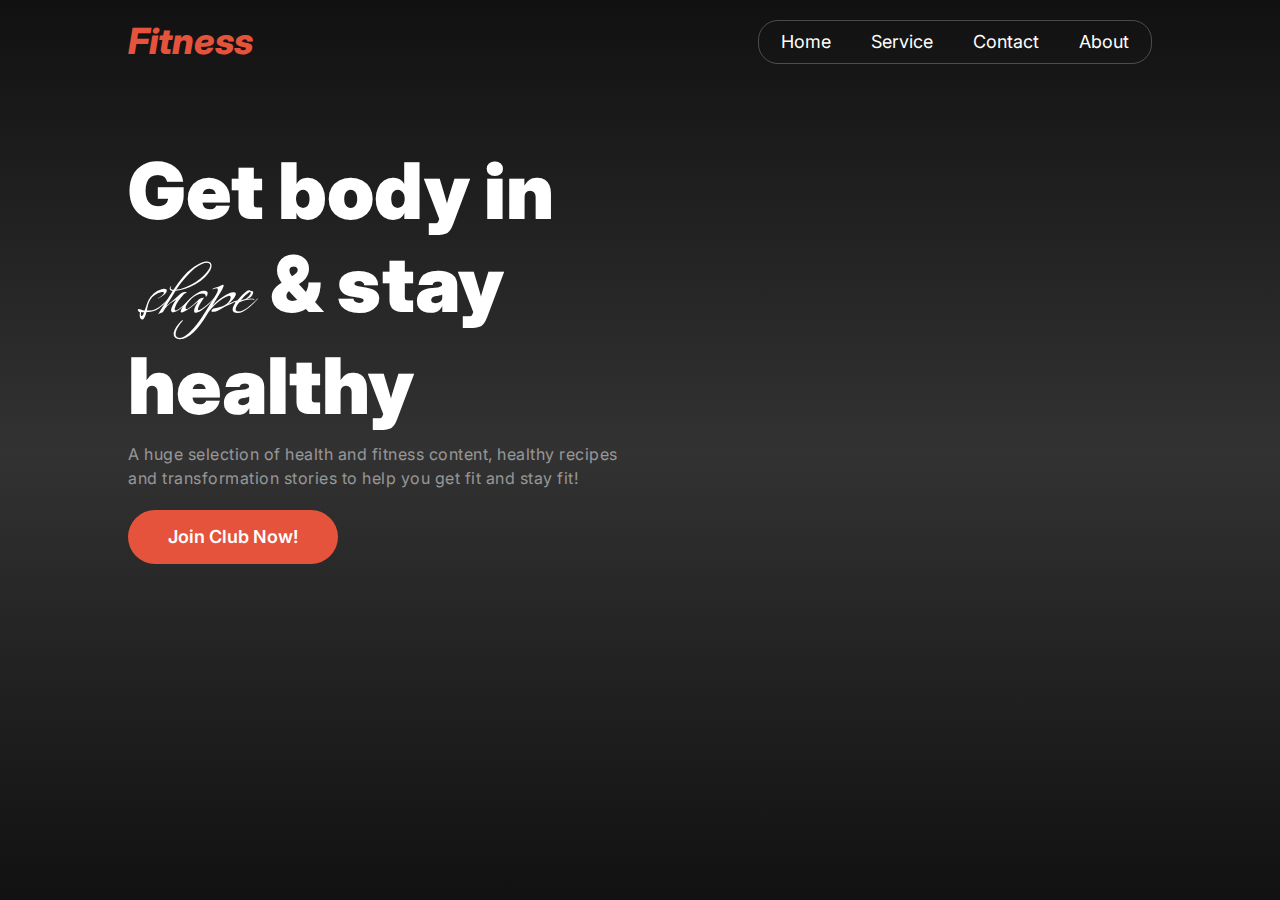
==== index.htm @ 8f6b69eb "button primary" ====
<!DOCTYPE html>
<html lang="en">
<head>
    <meta charset="UTF-8">
    <meta name="viewport" content="width=device-width, initial-scale=1.0">
    <title>FITNESS</title>
    <link rel="shortcut icon" href="./src/images/favicon.png" type="image/x-icon">
    <link rel="stylesheet" href="css/styles.css">
</head>
<body>
    <header>
        <nav>
            <a href="/index.htm" class="logo">
                Fitness
            </a>
            <ul class="main_menu">
                <li><a href="#">Home</a></li>
                <li><a href="#">Service</a></li>
                <li><a href="#">Contact</a></li>
                <li><a href="#">About</a></li>
            </ul>
        </nav>
        <section class="hero_section">
            <div class="left">
                <h1>
                    Get body in  <span>shape</span> & stay healthy
                </h1>
                <p>
                    A huge selection of health and fitness content, healthy recipes and transformation stories to help you get fit and stay fit!
                </p>
                <a href="#" class="btn_primary">
                    Join Club Now!
                </a>
            </div>
        </section>
    </header>
</body>
</html>
---- css/styles.css ----
@import url("https://fonts.googleapis.com/css2?family=Grey+Qo&family=Inter:ital,opsz,wght@0,14..32,100..900;1,14..32,100..900&display=swap");

/* font-family: "Inter", sans-serif; */
* {
  box-sizing: border-box;
  margin: 0;
  padding: 0;
  color: white;
}

html {
  scroll-behavior: smooth;
  background: black;
}

body {
  max-width: 1440px;
  margin: 0 auto;
}

header {
  padding: 0px 10%;
  height: 100vh;
  background: linear-gradient(180deg, #111111 0%, #323232 50%, #111111 100%);
}

ul,
ol {
  list-style: none;
}

a {
  text-decoration: none;
}

p {
  color: #ffffff80;
  font-family: Inter;
  font-size: 16px;
  font-weight: 400;
  line-height: 24px;
  letter-spacing: 0.5px;
  margin: 10px 0px;
}

.btn_primary {
  padding: 16px 40px;
  border-radius: 42px;
  opacity: 0px;
  background: var(--primary_color);
  display: inline-block;
  margin-top: 10px;
  font-family: Inter;
  font-size: 18px;
  font-weight: 600;
  line-height: 22px;
}

:root {
  --primary_color: #e6533c;
}

/* THE STYLE OF HEADING SECTION START FORM HERE */
nav {
  padding: 20px 0px;
  display: flex;
  justify-content: space-between;
  align-items: center;
}

.logo {
  color: var(--primary_color);
  font-family: "Inter", sans-serif;
  font-size: 36px;
  font-style: italic;
  font-weight: 800;
  line-height: 43.2px;
}

.main_menu {
  display: flex;
  justify-content: center;
  align-items: center;
  padding: 2px;
  border: 1px solid rgba(255, 255, 255, 0.24);
  border-radius: 20px;
}

.main_menu li a {
  padding: 8px 20px;
  display: inline-block;
  font-family: Inter;
  font-size: 18px;
  font-weight: 400;
  transition: all ease 0.1s;
  line-height: 21.6px;
}

.main_menu li:hover a {
  border-radius: 20px;
  background: var(--primary_color);
}

.hero_section {
  display: grid;
  grid-template-columns: repeat(2, 1fr);
  grid-column-gap: 20px;
  padding-top: 60px;
}
.left {
  display: flex;
  justify-content: center;
  align-items: baseline;
  flex-direction: column;
}
.left h1 {
  font-family: Inter;
  font-size: 78px;
  font-weight: 900;
  line-height: 93.6px;
}

.left span {
  font-family: "Grey Qo", cursive;
  font-size: 78px;
  font-style: italic;
  font-weight: 400;
  line-height: 93.6px;
  margin: 0px 10px;
}

/* THE STYLE OF HEADING SECTION END HERE */
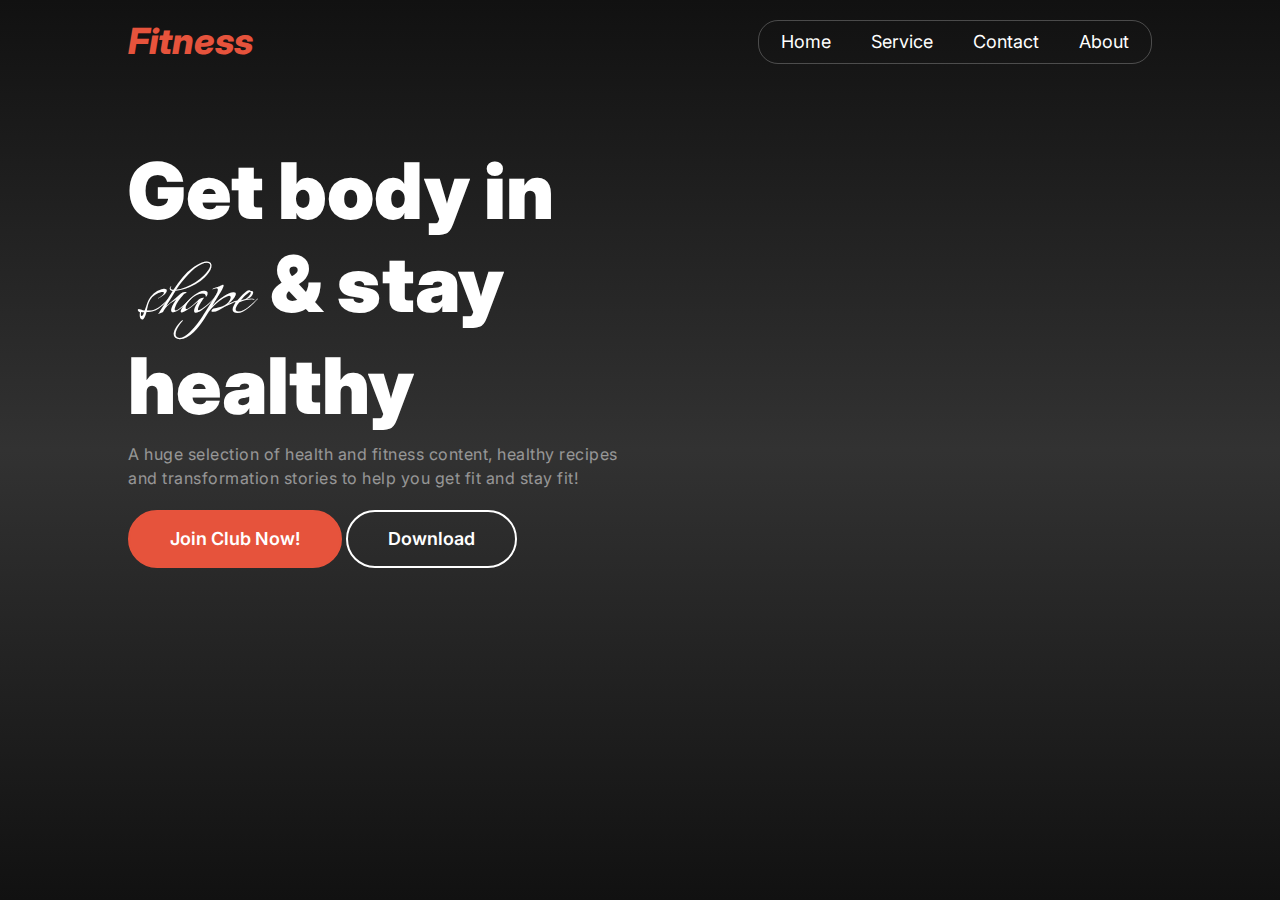
==== commit e852df33: "Background resize" ====
--- a/index.htm
+++ b/index.htm
@@ -1,38 +1,43 @@
 <!DOCTYPE html>
 <html lang="en">
-<head>
-    <meta charset="UTF-8">
-    <meta name="viewport" content="width=device-width, initial-scale=1.0">
+  <head>
+    <meta charset="UTF-8" />
+    <meta name="viewport" content="width=device-width, initial-scale=1.0" />
     <title>FITNESS</title>
-    <link rel="shortcut icon" href="./src/images/favicon.png" type="image/x-icon">
-    <link rel="stylesheet" href="css/styles.css">
-</head>
-<body>
+    <link
+      rel="shortcut icon"
+      href="./src/images/favicon.png"
+      type="image/x-icon"
+    />
+    <link rel="stylesheet" href="css/styles.css" />
+  </head>
+  <body>
     <header>
-        <nav>
-            <a href="/index.htm" class="logo">
-                Fitness
-            </a>
-            <ul class="main_menu">
-                <li><a href="#">Home</a></li>
-                <li><a href="#">Service</a></li>
-                <li><a href="#">Contact</a></li>
-                <li><a href="#">About</a></li>
-            </ul>
-        </nav>
-        <section class="hero_section">
-            <div class="left">
-                <h1>
-                    Get body in  <span>shape</span> & stay healthy
-                </h1>
-                <p>
-                    A huge selection of health and fitness content, healthy recipes and transformation stories to help you get fit and stay fit!
-                </p>
-                <a href="#" class="btn_primary">
-                    Join Club Now!
-                </a>
-            </div>
-        </section>
+      <nav>
+        <a href="/index.htm" class="logo"> Fitness </a>
+        <ul class="main_menu">
+          <li><a href="#">Home</a></li>
+          <li><a href="#">Service</a></li>
+          <li><a href="#">Contact</a></li>
+          <li><a href="#">About</a></li>
+        </ul>
+      </nav>
+      <section class="hero_section">
+        <div class="left">
+          <h1>Get body in <span>shape</span> & stay healthy</h1>
+          <p>
+            A huge selection of health and fitness content, healthy recipes and
+            transformation stories to help you get fit and stay fit!
+          </p>
+          <div class="btn_group">
+            <a href="#" class="btn_primary"> Join Club Now! </a>
+            <a href="#" class="btn_secondary"> Download </a>
+          </div>
+        </div>
+        <div class="right">
+            
+        </div>
+      </section>
     </header>
-</body>
-</html>+  </body>
+</html>
--- a/css/styles.css
+++ b/css/styles.css
@@ -2,131 +2,144 @@
 
 /* font-family: "Inter", sans-serif; */
 * {
-  box-sizing: border-box;
-  margin: 0;
-  padding: 0;
-  color: white;
+    box-sizing: border-box;
+    margin: 0;
+    padding: 0;
+    color: white;
 }
 
 html {
-  scroll-behavior: smooth;
-  background: black;
+    scroll-behavior: smooth;
+    background: black;
 }
 
 body {
-  max-width: 1440px;
-  margin: 0 auto;
+    max-width: 1440px;
+    margin: 0 auto;
 }
 
 header {
-  padding: 0px 10%;
-  height: 100vh;
-  background: linear-gradient(180deg, #111111 0%, #323232 50%, #111111 100%);
+    padding: 0px 10%;
+    height: 100vh;
+    background: linear-gradient(180deg, #111111 0%, #323232 50%, #111111 100%);
 }
 
 ul,
 ol {
-  list-style: none;
+    list-style: none;
 }
 
 a {
-  text-decoration: none;
+    text-decoration: none;
 }
 
 p {
-  color: #ffffff80;
-  font-family: Inter;
-  font-size: 16px;
-  font-weight: 400;
-  line-height: 24px;
-  letter-spacing: 0.5px;
-  margin: 10px 0px;
+    color: #ffffff80;
+    font-family: Inter;
+    font-size: 16px;
+    font-weight: 400;
+    line-height: 24px;
+    letter-spacing: 0.5px;
+    margin: 10px 0px;
 }
 
+
+.btn_primary,
+.btn_secondary {
+    display: inline-block;
+    margin-top: 10px;
+    font-family: Inter;
+    font-size: 18px;
+    font-weight: 600;
+    line-height: 22px;
+    padding: 16px 40px;
+    border-radius: 42px;
+    opacity: 0px;
+    border: 2px solid #FFFFFF;
+    ;
+}
 .btn_primary {
-  padding: 16px 40px;
-  border-radius: 42px;
-  opacity: 0px;
-  background: var(--primary_color);
-  display: inline-block;
-  margin-top: 10px;
-  font-family: Inter;
-  font-size: 18px;
-  font-weight: 600;
-  line-height: 22px;
+    background: var(--primary_color);
+    border: 2px solid var(--primary_color);
 }
-
 :root {
-  --primary_color: #e6533c;
+    --primary_color: #e6533c;
 }
 
 /* THE STYLE OF HEADING SECTION START FORM HERE */
 nav {
-  padding: 20px 0px;
-  display: flex;
-  justify-content: space-between;
-  align-items: center;
+    padding: 20px 0px;
+    display: flex;
+    justify-content: space-between;
+    align-items: center;
 }
 
 .logo {
-  color: var(--primary_color);
-  font-family: "Inter", sans-serif;
-  font-size: 36px;
-  font-style: italic;
-  font-weight: 800;
-  line-height: 43.2px;
+    color: var(--primary_color);
+    font-family: "Inter", sans-serif;
+    font-size: 36px;
+    font-style: italic;
+    font-weight: 800;
+    line-height: 43.2px;
 }
 
 .main_menu {
-  display: flex;
-  justify-content: center;
-  align-items: center;
-  padding: 2px;
-  border: 1px solid rgba(255, 255, 255, 0.24);
-  border-radius: 20px;
+    display: flex;
+    justify-content: center;
+    align-items: center;
+    padding: 2px;
+    border: 1px solid rgba(255, 255, 255, 0.24);
+    border-radius: 20px;
 }
 
 .main_menu li a {
-  padding: 8px 20px;
-  display: inline-block;
-  font-family: Inter;
-  font-size: 18px;
-  font-weight: 400;
-  transition: all ease 0.1s;
-  line-height: 21.6px;
+    padding: 8px 20px;
+    display: inline-block;
+    font-family: Inter;
+    font-size: 18px;
+    font-weight: 400;
+    transition: all ease 0.1s;
+    line-height: 21.6px;
 }
 
 .main_menu li:hover a {
-  border-radius: 20px;
-  background: var(--primary_color);
+    border-radius: 20px;
+    background: var(--primary_color);
 }
 
 .hero_section {
-  display: grid;
-  grid-template-columns: repeat(2, 1fr);
-  grid-column-gap: 20px;
-  padding-top: 60px;
+    display: grid;
+    grid-template-columns: repeat(2, 1fr);
+    grid-column-gap: 20px;
+    padding-top: 60px;
 }
+
 .left {
-  display: flex;
-  justify-content: center;
-  align-items: baseline;
-  flex-direction: column;
+    display: flex;
+    justify-content: center;
+    align-items: baseline;
+    flex-direction: column;
 }
+
 .left h1 {
-  font-family: Inter;
-  font-size: 78px;
-  font-weight: 900;
-  line-height: 93.6px;
+    font-family: Inter;
+    font-size: 78px;
+    font-weight: 900;
+    line-height: 93.6px;
 }
 
 .left span {
-  font-family: "Grey Qo", cursive;
-  font-size: 78px;
-  font-style: italic;
-  font-weight: 400;
-  line-height: 93.6px;
-  margin: 0px 10px;
+    font-family: "Grey Qo", cursive;
+    font-size: 78px;
+    font-style: italic;
+    font-weight: 400;
+    line-height: 93.6px;
+    margin: 0px 10px;
 }
-
-/* THE STYLE OF HEADING SECTION END HERE */
+.right{
+    background: url(../src/images/Images\ 2.png);
+    background-repeat: no-repeat;
+    background-position: bottom right;
+    background-size: 250px;
+}
+/* THE STYLE OF HEADING SECTION END HERE */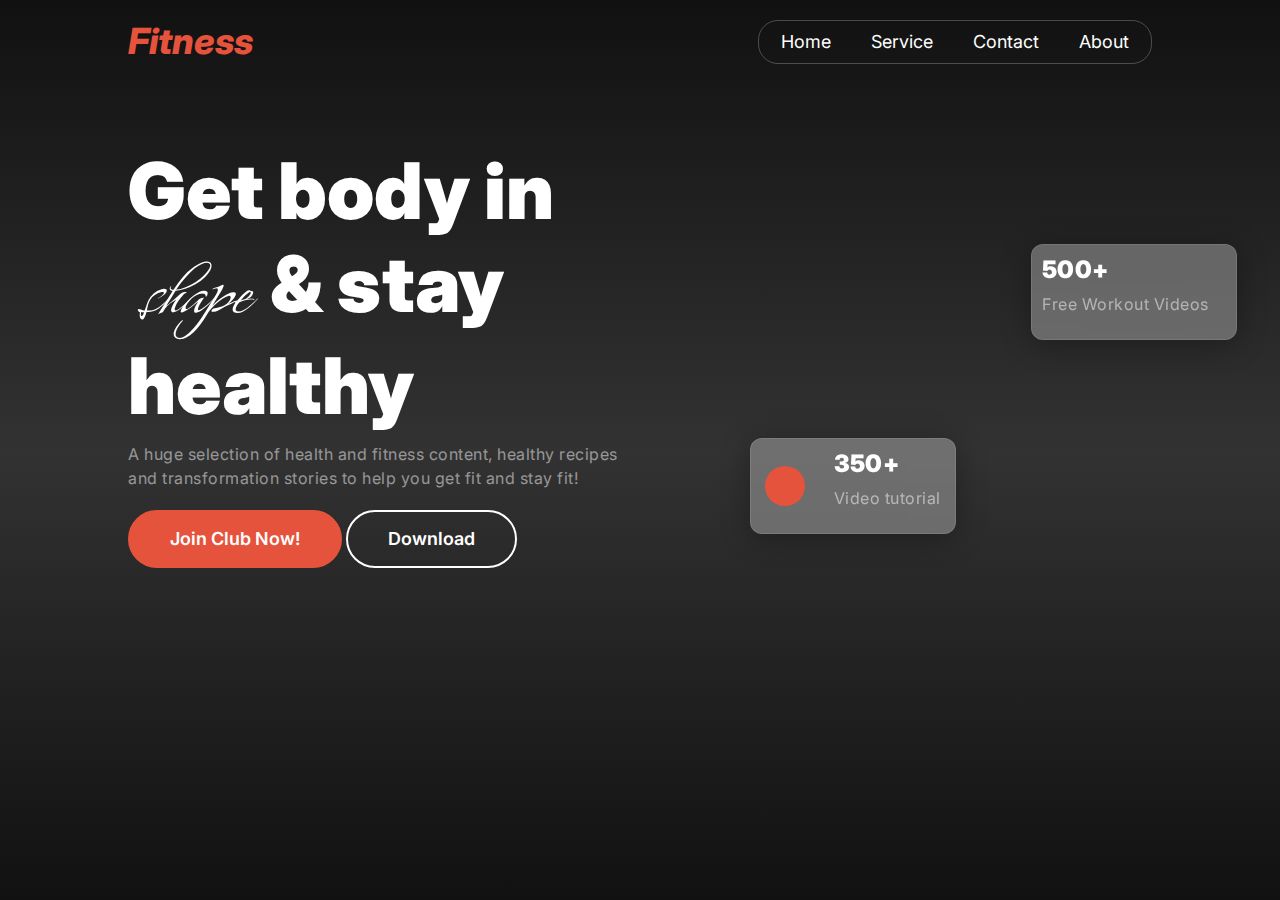
==== commit fb16c94b: "no more today" ====
--- a/index.htm
+++ b/index.htm
@@ -35,7 +35,19 @@
           </div>
         </div>
         <div class="right">
-            
+            <div class="one">
+                <div class="rounded">
+                    
+                </div>
+                <div>
+                    <h6>350+</h6>
+                    <p>Video tutorial</p>
+                </div>
+            </div>
+            <div class="two">
+                <h6>500+</h6>
+                <p>Free Workout Videos</p>
+            </div>
         </div>
       </section>
     </header>
--- a/css/styles.css
+++ b/css/styles.css
@@ -58,10 +58,12 @@
     border: 2px solid #FFFFFF;
     ;
 }
+
 .btn_primary {
     background: var(--primary_color);
     border: 2px solid var(--primary_color);
 }
+
 :root {
     --primary_color: #e6533c;
 }
@@ -110,7 +112,6 @@
 .hero_section {
     display: grid;
     grid-template-columns: repeat(2, 1fr);
-    grid-column-gap: 20px;
     padding-top: 60px;
 }
 
@@ -136,10 +137,58 @@
     line-height: 93.6px;
     margin: 0px 10px;
 }
-.right{
+
+.right {
     background: url(../src/images/Images\ 2.png);
     background-repeat: no-repeat;
     background-position: bottom right;
     background-size: 250px;
+    position: relative;
+}
+
+.one {
+    top: 18.43rem;
+    left: 6.875rem;
+}
+
+.one,
+.two {
+    width: 206px;
+    height: 96px;
+    display: flex;
+    justify-content: space-around;
+    align-items: center;
+    position: absolute;
+    border-radius: 12px;
+    border: 1px solid #FFFFFF1A;
+    background: rgba(255, 255, 255, 0.3);
+    box-shadow: 0 4px 30px rgba(0, 0, 0, 0.3);
+    backdrop-filter: blur(20px);
+
+}
+.one p, .two p{
+    font-size: 16px;
+}
+.one h6, .two h6 {
+    font-family: Inter;
+    font-size: 24px;
+    font-weight: 900;
+    line-height: 24px;
+    letter-spacing: 0.3px;
+}
+.one .rounded {
+    width: 40px;
+    height: 40px;
+    border-radius: 100%;
+    background: var(--primary_color);
+}
+
+.two{
+    flex-direction: column;
+    align-items: baseline;
+    justify-content: center;
+    top: 100px;
+    right: -85px;
+    padding: 10px;
 }
 /* THE STYLE OF HEADING SECTION END HERE */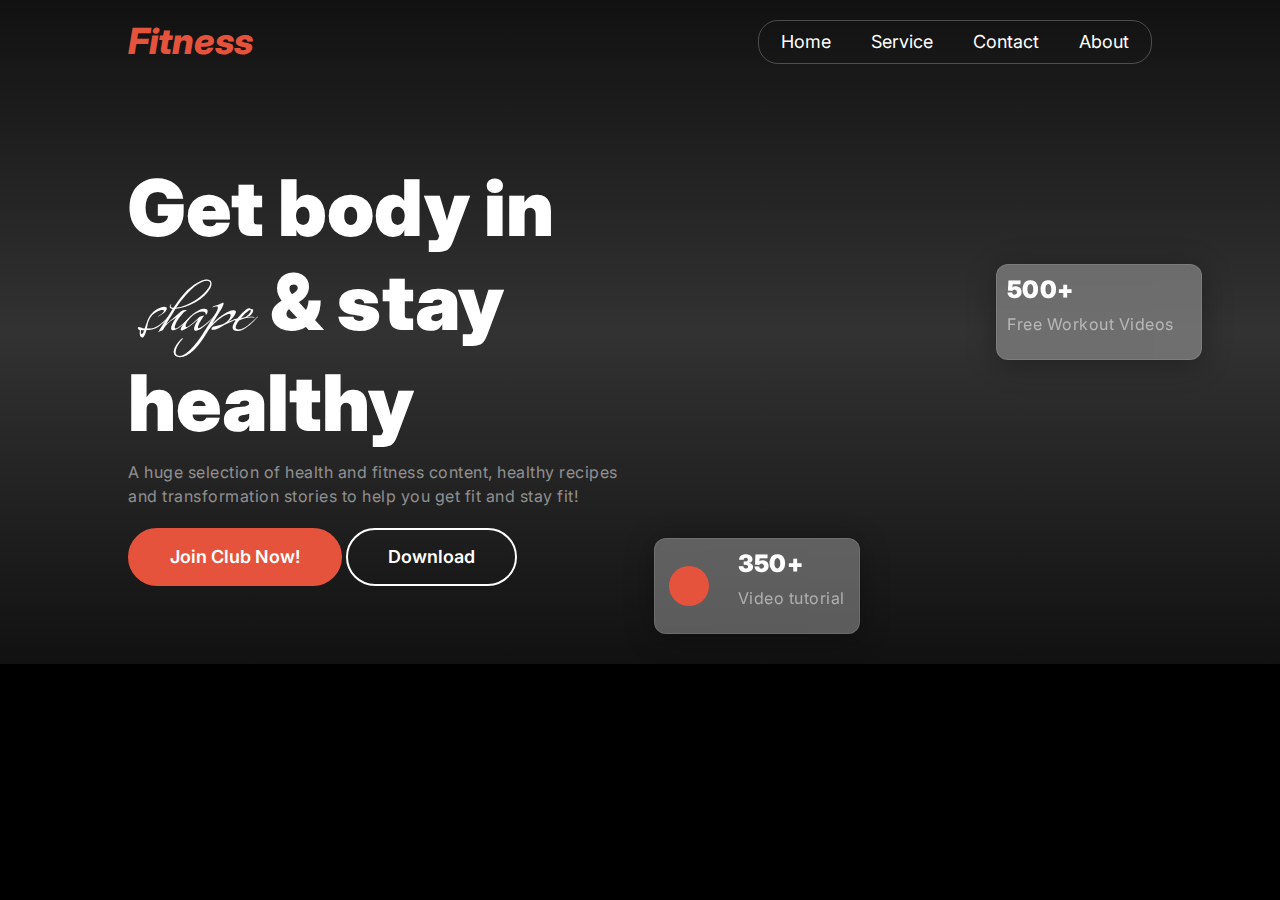
==== commit fefe8cd2: "screen responsive for iPad Pro" ====
--- a/index.htm
+++ b/index.htm
@@ -10,6 +10,7 @@
       type="image/x-icon"
     />
     <link rel="stylesheet" href="css/styles.css" />
+    <link rel="stylesheet" href="css/responsive.css">
   </head>
   <body>
     <header>
@@ -35,6 +36,7 @@
           </div>
         </div>
         <div class="right">
+            <!-- <img src="./src/images/Images 2.png" alt="image of a person"> -->
             <div class="one">
                 <div class="rounded">
                     
--- a/css/styles.css
+++ b/css/styles.css
@@ -14,13 +14,12 @@
 }
 
 body {
-    max-width: 1440px;
+    max-width: 1280px;
     margin: 0 auto;
 }
 
 header {
     padding: 0px 10%;
-    height: 100vh;
     background: linear-gradient(180deg, #111111 0%, #323232 50%, #111111 100%);
 }
 
@@ -112,7 +111,6 @@
 .hero_section {
     display: grid;
     grid-template-columns: repeat(2, 1fr);
-    padding-top: 60px;
 }
 
 .left {
@@ -142,13 +140,19 @@
     background: url(../src/images/Images\ 2.png);
     background-repeat: no-repeat;
     background-position: bottom right;
-    background-size: 250px;
+    height: 580px;
     position: relative;
 }
 
+/* .right >img{
+    width: 349px;
+    height: 580px;
+} */
 .one {
-    top: 18.43rem;
-    left: 6.875rem;
+    /* top: 18.43rem;
+    left: 6.875rem; */
+    top: 28.43rem;
+    left: 0.875rem;
 }
 
 .one,
@@ -166,16 +170,21 @@
     backdrop-filter: blur(20px);
 
 }
-.one p, .two p{
+
+.one p,
+.two p {
     font-size: 16px;
 }
-.one h6, .two h6 {
+
+.one h6,
+.two h6 {
     font-family: Inter;
     font-size: 24px;
     font-weight: 900;
     line-height: 24px;
     letter-spacing: 0.3px;
 }
+
 .one .rounded {
     width: 40px;
     height: 40px;
@@ -183,12 +192,13 @@
     background: var(--primary_color);
 }
 
-.two{
+.two {
     flex-direction: column;
     align-items: baseline;
     justify-content: center;
-    top: 100px;
-    right: -85px;
+    top: 180px;
+    right: -50px;
     padding: 10px;
 }
+
 /* THE STYLE OF HEADING SECTION END HERE */--- a/css/responsive.css
+++ b/css/responsive.css
@@ -0,0 +1,19 @@
+@media  screen and (max-width:1024px) {
+    .hero_section{
+        grid-template-columns: 1fr;
+    }
+    .left{
+        padding: 40px 0px;
+    }
+    .right {
+        background-position: center;
+    }
+    .one {
+        top: 25.43rem;
+        left: 5.0rem;
+    }
+    .two {
+        top: 170px;
+        right: 100px;
+    }
+}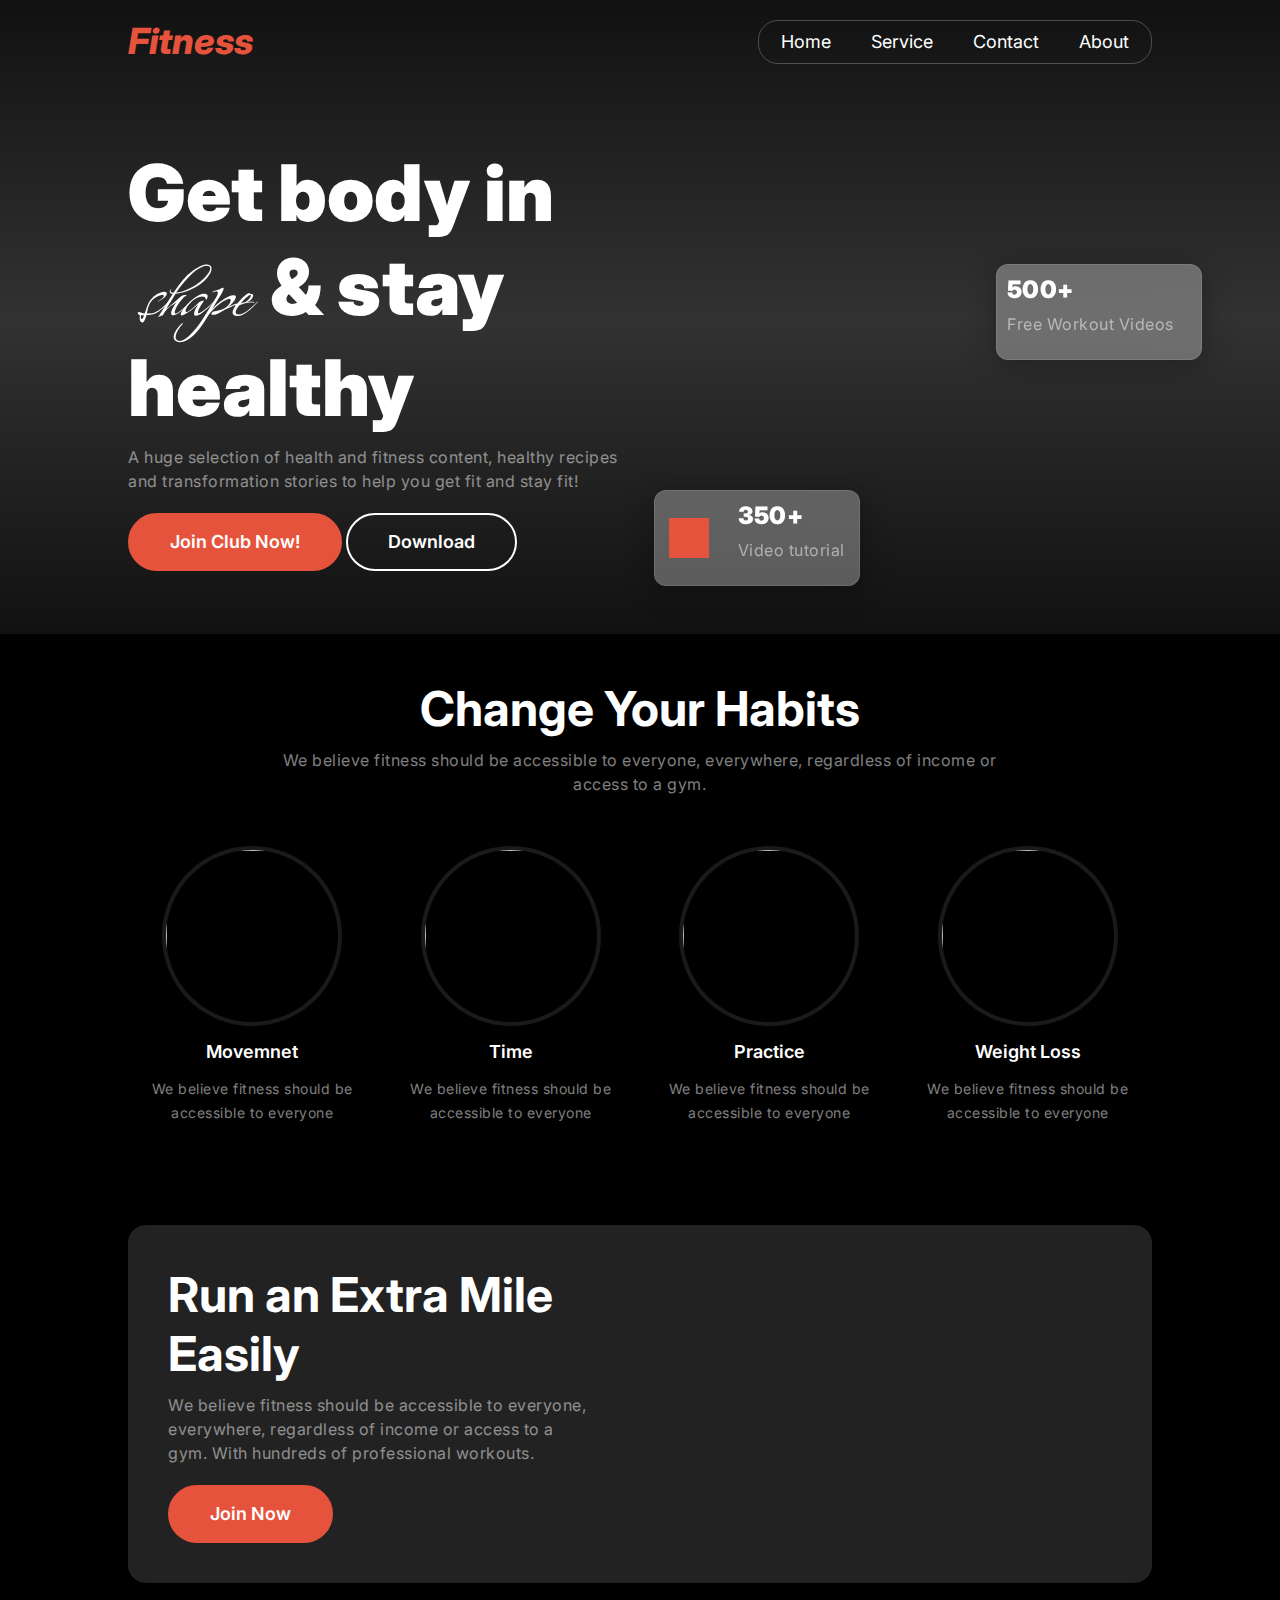
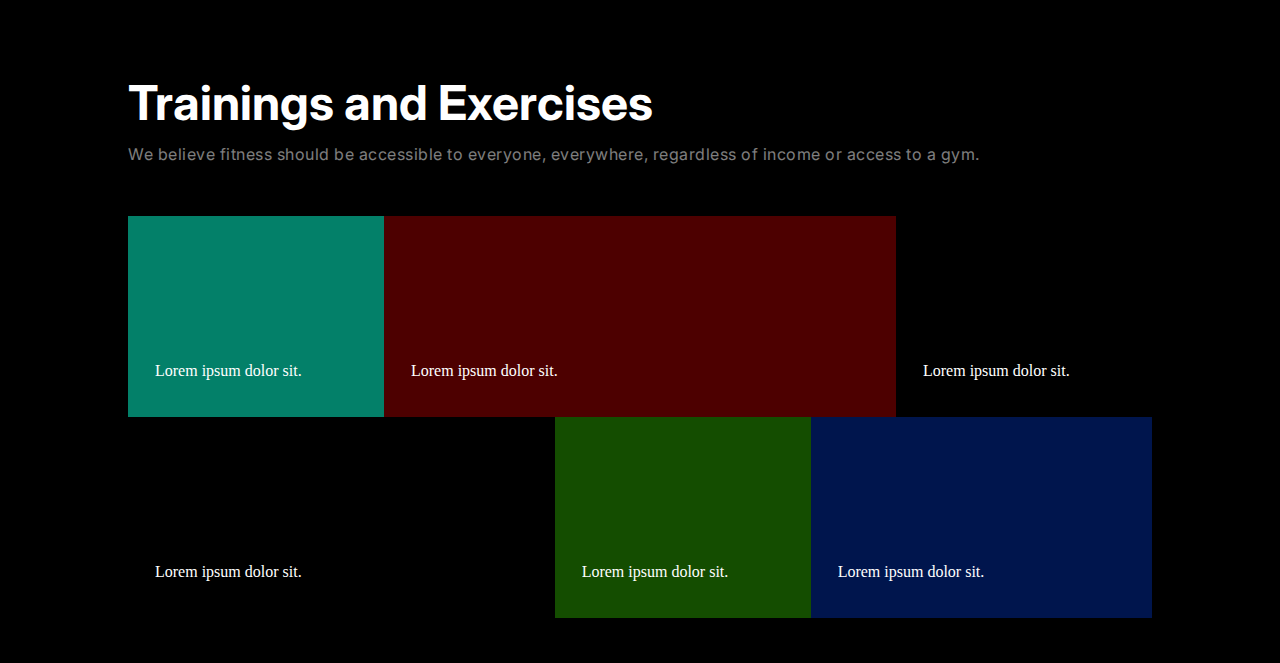
==== commit cfad9cd7: "card info added" ====
--- a/index.htm
+++ b/index.htm
@@ -10,8 +10,9 @@
       type="image/x-icon"
     />
     <link rel="stylesheet" href="css/styles.css" />
-    <link rel="stylesheet" href="css/responsive.css">
+    <link rel="stylesheet" href="css/responsive.css" />
   </head>
+
   <body>
     <header>
       <nav>
@@ -23,7 +24,7 @@
           <li><a href="#">About</a></li>
         </ul>
       </nav>
-      <section class="hero_section">
+      <div class="hero_section">
         <div class="left">
           <h1>Get body in <span>shape</span> & stay healthy</h1>
           <p>
@@ -36,22 +37,95 @@
           </div>
         </div>
         <div class="right">
-            <!-- <img src="./src/images/Images 2.png" alt="image of a person"> -->
-            <div class="one">
-                <div class="rounded">
-                    
-                </div>
-                <div>
-                    <h6>350+</h6>
-                    <p>Video tutorial</p>
-                </div>
+          <div class="one">
+            <div class="rounded"></div>
+            <div>
+              <h6>350+</h6>
+              <p>Video tutorial</p>
             </div>
-            <div class="two">
-                <h6>500+</h6>
-                <p>Free Workout Videos</p>
-            </div>
+          </div>
+          <div class="two">
+            <h6>500+</h6>
+            <p>Free Workout Videos</p>
+          </div>
         </div>
-      </section>
+      </div>
     </header>
+    <!-- CHANGE YOUR HABIT SECTION START FROM HERE -->
+    <section class="habit_section">
+      <div class="section_information">
+        <h2 class="title">Change Your Habits</h2>
+        <p>
+          We believe fitness should be accessible to everyone, everywhere,
+          regardless of income or access to a gym.
+        </p>
+      </div>
+      <div class="habits_card_container">
+        <div class="havits_card">
+          <div class="havits_card_image">
+            <img src="./src/images/image 2.png" alt="" />
+          </div>
+          <h3 class="habits_card_title">Movemnet</h3>
+          <p>We believe fitness should be accessible to everyone</p>
+        </div>
+        <div class="havits_card">
+          <div class="havits_card_image">
+            <img src="./src/images/image 3.png" alt="" />
+          </div>
+          <h3 class="habits_card_title">Time</h3>
+          <p>We believe fitness should be accessible to everyone</p>
+        </div>
+        <div class="havits_card">
+          <div class="havits_card_image">
+            <img src="./src/images/image 4.png" alt="" />
+          </div>
+          <h3 class="habits_card_title">Practice</h3>
+          <p>We believe fitness should be accessible to everyone</p>
+        </div>
+        <div class="havits_card">
+          <div class="havits_card_image">
+            <img src="./src/images/exercise4.png" alt="" />
+          </div>
+          <h3 class="habits_card_title">Weight Loss</h3>
+          <p>We believe fitness should be accessible to everyone</p>
+        </div>
+      </div>
+    </section>
+    <!-- CHANGE YOUR HABIT END HERE -->
+    <!-- RUN SECTION START FROM HERE -->
+    <section>
+      <div class="run_section">
+        <div class="run_information">
+          <h2>Run an Extra Mile Easily</h2>
+          <p>
+            We believe fitness should be accessible to everyone, everywhere,
+            regardless of income or access to a gym. With hundreds of
+            professional workouts.
+          </p>
+          <a href="#" class="btn_primary"> Join Now </a>
+        </div>
+        <div class="run_image"></div>
+      </div>
+    </section>
+    <!-- RUN SECTION END HERE -->
+    <!-- TRAINING SECTION START FROM HERE -->
+    <section class="training_section">
+      <div class="tarining_information">
+        <h2>Trainings and Exercises</h2>
+        <p>
+          We believe fitness should be accessible to everyone, everywhere,
+          regardless of income or access to a gym.
+        </p>
+      </div>
+      <dvi class="taring_grid_layout">
+        <div class="grid_card _one"><span class="card_info">Lorem ipsum dolor sit.</span></div>
+        <div class="grid_card _two"><span class="card_info">Lorem ipsum dolor sit.</span></div>
+        <div class="grid_card _three"><span class="card_info">Lorem ipsum dolor sit.</span></div>
+        <div class="grid_card _four"><span class="card_info">Lorem ipsum dolor sit.</span></div>
+        <div class="grid_card _five"><span class="card_info">Lorem ipsum dolor sit.</span></div>
+        <div class="grid_card _six"><span class="card_info">Lorem ipsum dolor sit.</span></div>
+      </dvi>
+    </section>
+    <!-- TRAINING SECTION END HERE -->
   </body>
 </html>
--- a/css/styles.css
+++ b/css/styles.css
@@ -23,6 +23,10 @@
     background: linear-gradient(180deg, #111111 0%, #323232 50%, #111111 100%);
 }
 
+section {
+    padding: 45px 10%;
+}
+
 ul,
 ol {
     list-style: none;
@@ -42,6 +46,17 @@
     margin: 10px 0px;
 }
 
+h2 {
+    font-size: 48px;
+    font-family: "Inter", sans-serif;
+}
+
+.flex_col {
+    display: flex;
+    justify-content: baseline;
+    align-items: baseline;
+    flex-direction: column;
+}
 
 .btn_primary,
 .btn_secondary {
@@ -140,18 +155,12 @@
     background: url(../src/images/Images\ 2.png);
     background-repeat: no-repeat;
     background-position: bottom right;
-    height: 580px;
+    height: 550px;
     position: relative;
 }
 
-/* .right >img{
-    width: 349px;
-    height: 580px;
-} */
 .one {
-    /* top: 18.43rem;
-    left: 6.875rem; */
-    top: 28.43rem;
+    top: 25.43rem;
     left: 0.875rem;
 }
 
@@ -188,7 +197,6 @@
 .one .rounded {
     width: 40px;
     height: 40px;
-    border-radius: 100%;
     background: var(--primary_color);
 }
 
@@ -201,4 +209,176 @@
     padding: 10px;
 }
 
-/* THE STYLE OF HEADING SECTION END HERE */+/* THE STYLE OF HEADING SECTION END HERE */
+/* THE STYLE OF 2ND SECTION START FROM HERE */
+.habit_section {
+    display: flex;
+    justify-content: baseline;
+    align-items: center;
+    flex-direction: column;
+}
+
+.section_information {
+    text-align: center;
+    width: 70%;
+}
+
+.habits_card_container {
+    display: grid;
+    grid-template-columns: repeat(4, 1fr);
+    grid-column-gap: 10px;
+    padding-top: 40px;
+}
+
+.havits_card {
+    display: flex;
+    justify-content: center;
+    align-items: center;
+    flex-direction: column;
+    text-align: center;
+}
+
+.havits_card_image img {
+    border-radius: 100%;
+    border: 4px solid rgba(255, 255, 255, 0.1);
+    width: 180px;
+    height: 180px;
+    object-fit: cover;
+    margin-bottom: 10px;
+}
+
+.habits_card_title {
+    font-family: "Inter", sans-serif;
+    font-size: 18px;
+    font-weight: 600;
+    margin: 5px 0px;
+}
+
+.havits_card p {
+    font-size: 14px;
+}
+
+/* THE STYLE OF 2ND SECTION END HERE */
+/* THE CSS OF RUN SECTION START FORM HERE */
+.run_section {
+    display: grid;
+    grid-template-columns: repeat(2, 1fr);
+    grid-column-gap: 100px;
+    background: #222222;
+    border-radius: 18px;
+    padding: 40px;
+}
+
+.run_image {
+    background: url(../src/images/run.jpg);
+    background-position: center;
+    background-size: cover;
+    border-radius: 18px;
+}
+
+/* THE CSS OF RUN SECTION END HERE */
+/* THE STYLE OF TRAINING SECTION START FROM HERE */
+.training_section {
+    display: flex;
+    justify-content: center;
+    flex-direction: column;
+}
+
+.traing_information {
+    padding-bottom: 40px;
+}
+
+.taring_grid_layout {
+    padding-top: 40px;
+    display: grid;
+    grid-template-areas:
+        "one  one  one two two two two two two three three three"
+        "four four four four four five five five six six six six";
+}
+
+._one {
+    grid-area: one;
+    background: url("../src/images/exercise1.jpg");
+}
+
+._one::after {
+    background: #06FFD280;
+}
+
+._two {
+    grid-area: two;
+    background: url("../src/images/exercise2.png");
+}
+
+._two::after {
+    background: #FF00004D;
+}
+
+._three {
+    grid-area: three;
+    background: url("../src/images/exercise3.png");
+}
+
+._three::after {
+    background: #00000080;
+}
+
+._four {
+    grid-area: four;
+    background: url("../src/images/exercise4.png");
+}
+
+._four::after {
+    background: #00000080;
+
+}
+
+._five {
+    grid-area: five;
+    background: url("../src/images/exercise5.jpg");
+}
+
+._five::after {
+    background: #42FF004D;
+}
+
+._six {
+    grid-area: six;
+    background: url("../src/images/exercise6.jpg");
+}
+
+._six::after {
+    background: #0047FF4D;
+
+}
+
+.grid_card {
+    height: 201px;
+    background-position: center;
+    background-repeat: no-repeat;
+    background-size: cover;
+    position: relative;
+    z-index: 1;
+}
+
+.grid_card::after {
+    position: absolute;
+    content: "";
+    top: 0;
+    left: 0;
+    bottom: 0;
+    right: 0;
+    z-index: -1;
+}
+
+.card_info {
+    position: absolute;
+    max-width: 176px;
+    height: 34px;
+    top: 146px;
+    left: 27px;
+    overflow-x: hidden;
+    text-wrap: wrap;
+}
+
+/* THE STYLE OF TRAING SECTION END HERE */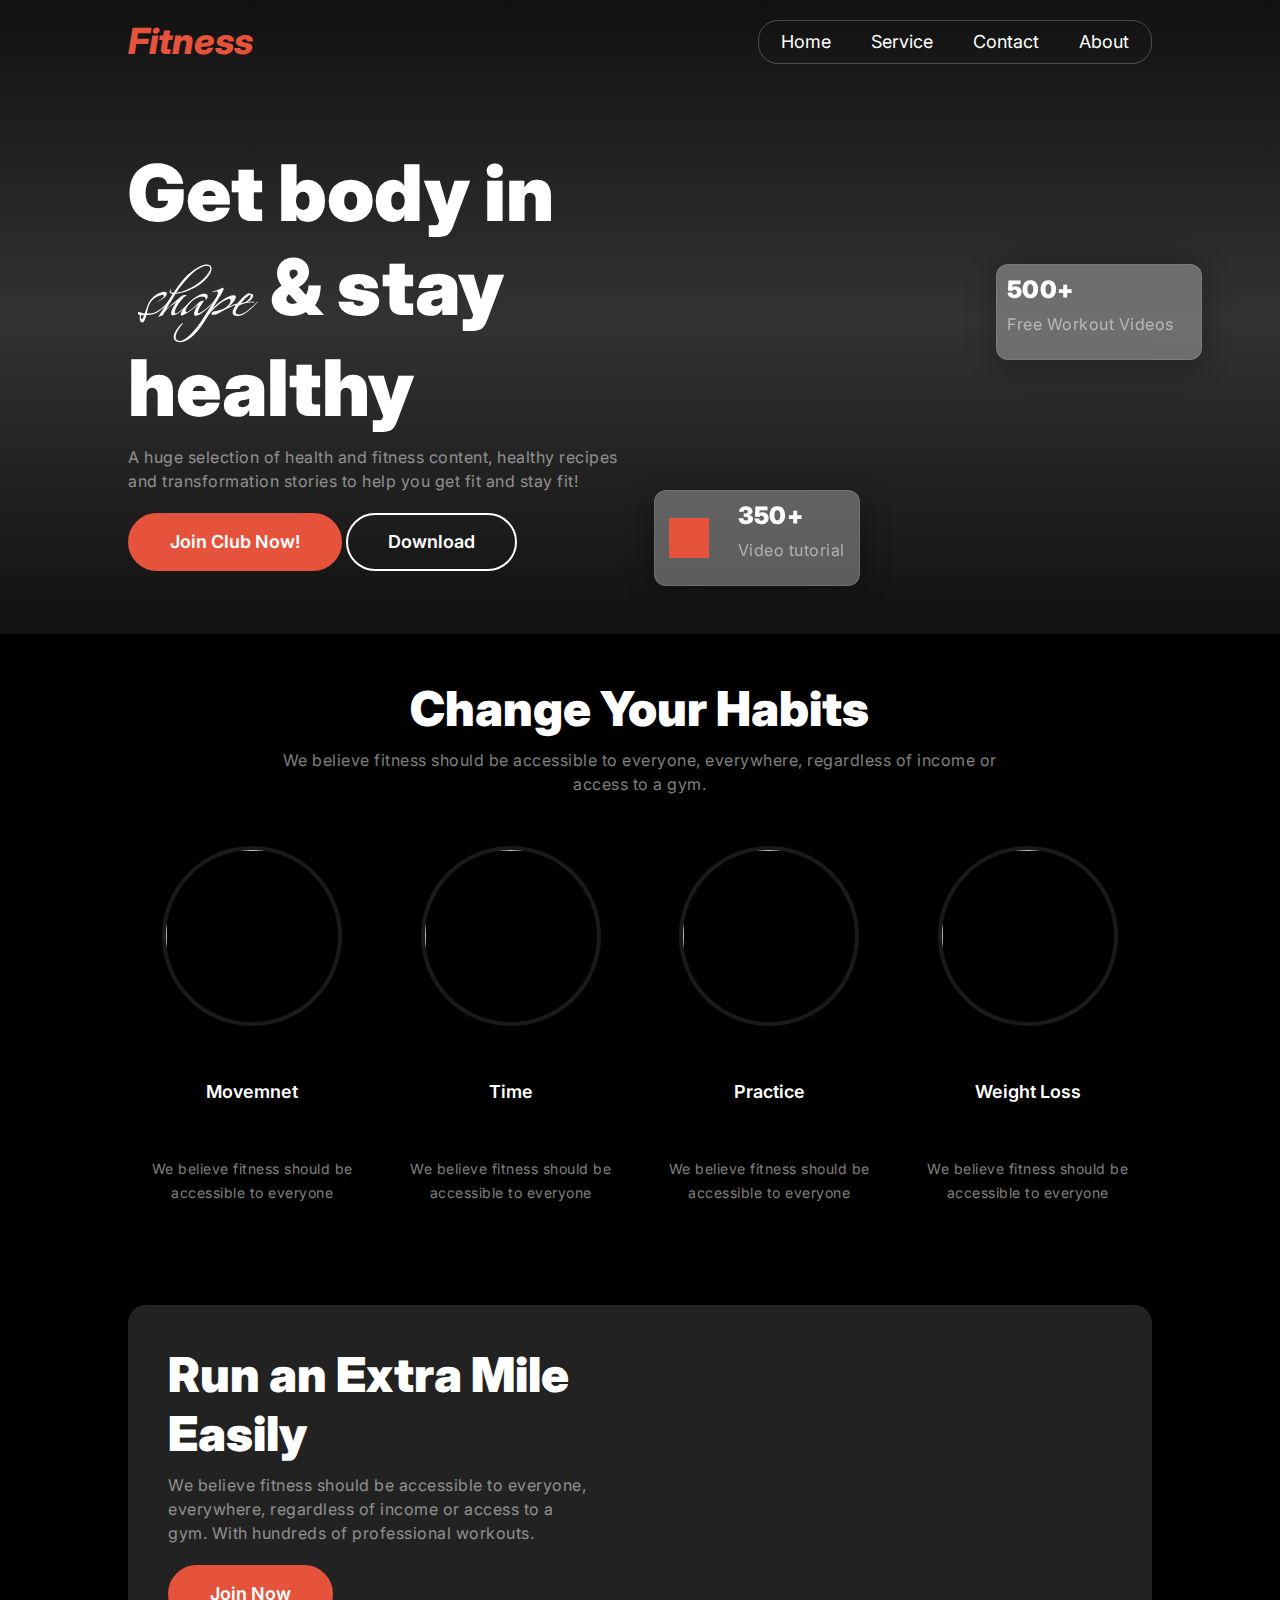
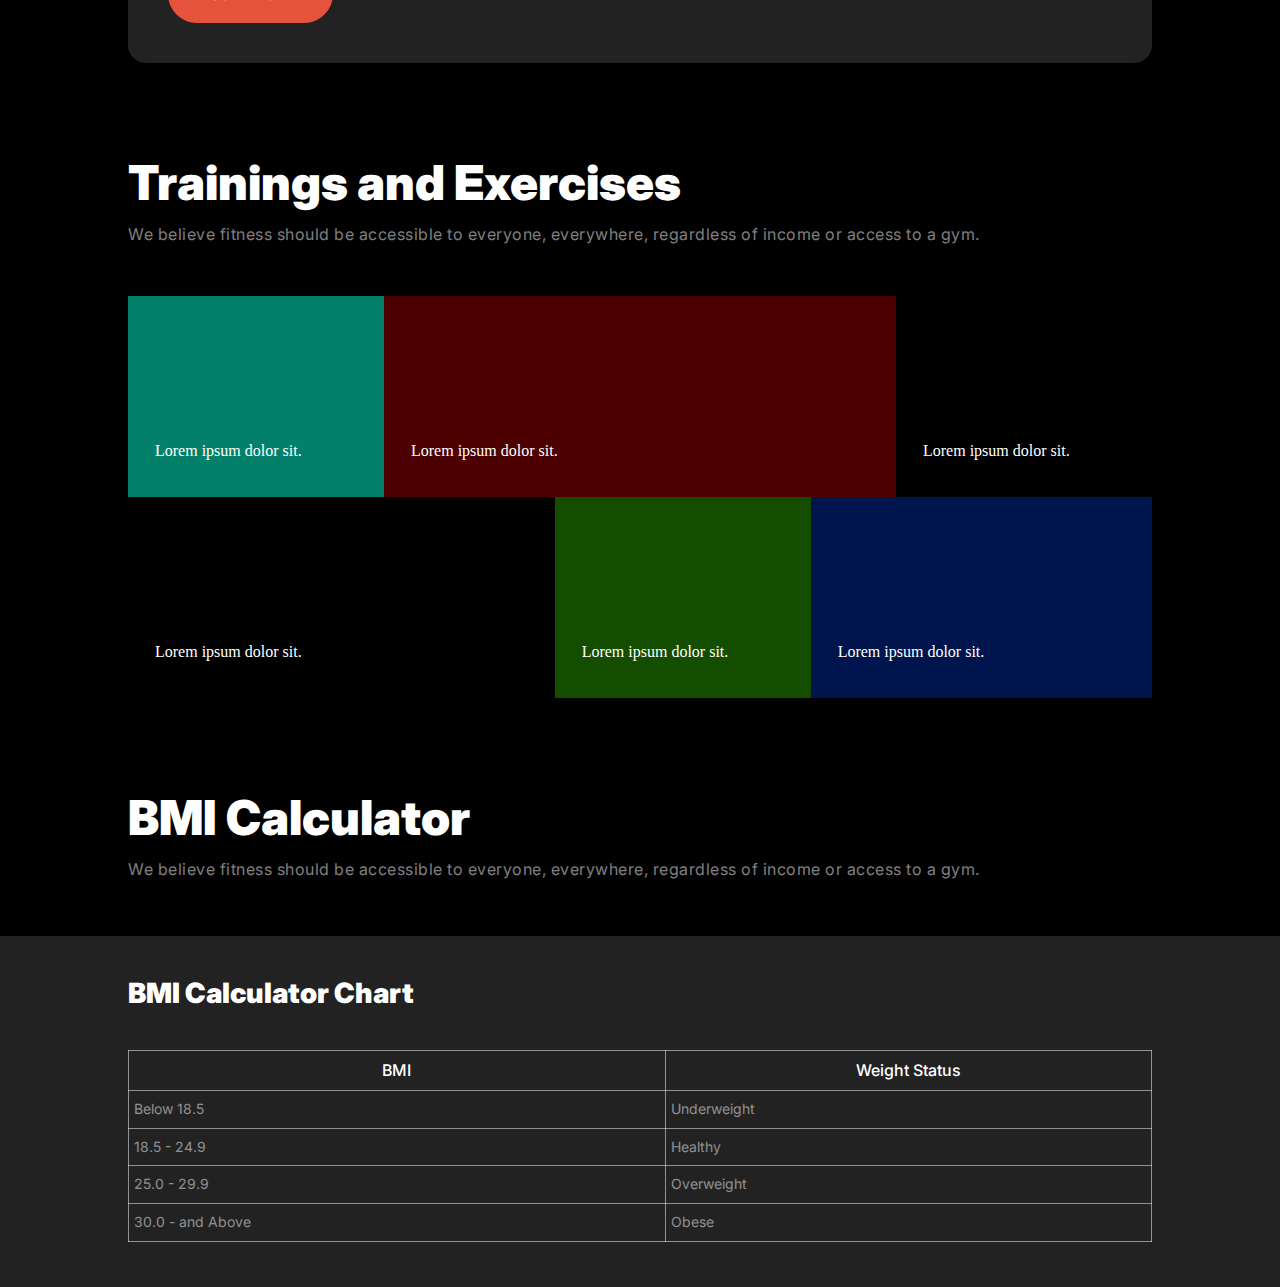
==== commit 865dfc3c: "BMI CALCULATOR SECTION STARTED" ====
--- a/index.htm
+++ b/index.htm
@@ -118,14 +118,84 @@
         </p>
       </div>
       <dvi class="taring_grid_layout">
-        <div class="grid_card _one"><span class="card_info">Lorem ipsum dolor sit.</span></div>
-        <div class="grid_card _two"><span class="card_info">Lorem ipsum dolor sit.</span></div>
-        <div class="grid_card _three"><span class="card_info">Lorem ipsum dolor sit.</span></div>
-        <div class="grid_card _four"><span class="card_info">Lorem ipsum dolor sit.</span></div>
-        <div class="grid_card _five"><span class="card_info">Lorem ipsum dolor sit.</span></div>
-        <div class="grid_card _six"><span class="card_info">Lorem ipsum dolor sit.</span></div>
+        <div class="grid_card _one">
+          <span class="card_info">Lorem ipsum dolor sit.</span>
+        </div>
+        <div class="grid_card _two">
+          <span class="card_info">Lorem ipsum dolor sit.</span>
+        </div>
+        <div class="grid_card _three">
+          <span class="card_info">Lorem ipsum dolor sit.</span>
+        </div>
+        <div class="grid_card _four">
+          <span class="card_info">Lorem ipsum dolor sit.</span>
+        </div>
+        <div class="grid_card _five">
+          <span class="card_info">Lorem ipsum dolor sit.</span>
+        </div>
+        <div class="grid_card _six">
+          <span class="card_info">Lorem ipsum dolor sit.</span>
+        </div>
       </dvi>
     </section>
     <!-- TRAINING SECTION END HERE -->
+    <!-- BMI SECTION START FROM HERE -->
+    <section class="bmi_section">
+      <h2>BMI Calculator</h2>
+      <p>
+        We believe fitness should be accessible to everyone, everywhere,
+        regardless of income or access to a gym.
+      </p>
+    </section>
+    <!-- BMI SECTION END HERE -->
+    <!-- BMI CALCULATOR SECTION START FORM HERE -->
+    <section class="bmi_calculator">
+      <div class="chart">
+        <h3>BMI Calculator Chart</h3>
+        <table>
+          <tr>
+            <th>BMI</th>
+            <th>Weight Status</th>
+          </tr>
+          <tr>
+            <td>Below 18.5</td>
+            <td>Underweight</td>
+          </tr>
+          <tr>
+            <td>18.5 - 24.9</td>
+            <td>Healthy</td>
+          </tr>
+          <tr>
+            <td>25.0 - 29.9</td>
+            <td>Overweight</td>
+          </tr>
+          <tr>
+            <td>30.0 - and Above</td>
+            <td>Obese</td>
+          </tr>
+        </table>
+      </div>
+      <div class="calculator"></div>
+    </section>
+    <!-- BMI CALCULATOR SECTION END HERE -->
+    <!-- TEAM SECTION START FORM HERE -->
+    <!-- <section class="team_section">
+      <div class="info">
+        <h2>Meet Our Team</h2>
+        <p>
+          We believe fitness should be accessible to everyone, everywhere,
+          regardless of income or access to a gym
+        </p>
+      </div>
+      <div class="team_card_container">
+        <div class="team_card team_one"></div>
+        <div class="team_card team_two"></div>
+        <div class="team_card team_three"></div>
+        <div class="team_card team_four"></div>
+        <div class="team_card team_five"></div>
+        <div class="team_card team_six"></div>
+      </div>
+    </section> -->
+    <!-- TEAM SECTION END HRE -->
   </body>
 </html>
--- a/css/styles.css
+++ b/css/styles.css
@@ -49,6 +49,14 @@
 h2 {
     font-size: 48px;
     font-family: "Inter", sans-serif;
+    font-weight: 900;
+}
+
+h3 {
+    font-size: 28px;
+    font-family: "Inter", sans-serif;
+    font-weight: 900;
+    padding: 40px 0px;
 }
 
 .flex_col {
@@ -211,14 +219,16 @@
 
 /* THE STYLE OF HEADING SECTION END HERE */
 /* THE STYLE OF 2ND SECTION START FROM HERE */
-.habit_section {
+.habit_section,
+.team_section {
     display: flex;
     justify-content: baseline;
     align-items: center;
     flex-direction: column;
 }
 
-.section_information {
+.section_information,
+.info {
     text-align: center;
     width: 70%;
 }
@@ -381,4 +391,82 @@
     text-wrap: wrap;
 }
 
-/* THE STYLE OF TRAING SECTION END HERE */+/* THE STYLE OF TRAING SECTION END HERE */
+/* THE STYLE OF BMI CALCULATOR SECTION START FROM HERE */
+.bmi_calculator{
+    padding-top: 0px;
+    background: #222222;
+    ;
+}
+table {
+    width: 100%;
+    border-collapse: collapse;
+}
+
+table, th, td {
+    border: 1px solid #ffffff80;
+  }
+th,td{
+    padding: 10px 5px;
+}
+table th {
+    font-family: Inter;
+    font-size: 16px;
+    font-weight: 500;
+    line-height: 19.2px;
+}
+
+table td {
+    font-family: Inter;
+    font-size: 14px;
+    font-weight: 400;
+    line-height: 16.8px;
+    color: #ffffff80;
+}
+
+/* THE STYLE  OF BMI CALCULATOR SECTION END HERE */
+/* THE STYLE OF TEAM SECTION START FROM HERE */
+.team_card_container {
+    display: grid;
+    grid-template-columns: repeat(3, 326px);
+    grid-template-rows: repeat(2, 272px);
+    grid-gap: 20px;
+    padding: 20px;
+    background: #222222;
+    border-radius: 18px;
+    margin-top: 40px;
+}
+
+.team_one {
+    background: url("../src/images/trainer1.png");
+}
+
+.team_two {
+    background: url("../src/images/trainer2.png");
+}
+
+.team_three {
+    background: url("../src/images/trainer3.png");
+}
+
+.team_four {
+    background: url("../src/images/trainer4.png");
+}
+
+.team_five {
+    background: url("../src/images/trainer5.png");
+}
+
+.team_six {
+    background: url("../src/images/trainer6.png");
+
+}
+
+.team_card {
+    background-position: center;
+    background-size: cover;
+    background-repeat: no-repeat;
+    border-radius: 18px;
+}
+
+/* THE STYLE OF TEAM SECTON END HERE */--- a/css/responsive.css
+++ b/css/responsive.css
@@ -1,19 +1,57 @@
-@media  screen and (max-width:1024px) {
-    .hero_section{
+@media screen and (max-width:1080px) {
+    .hero_section {
         grid-template-columns: 1fr;
     }
-    .left{
+
+    .left {
         padding: 40px 0px;
     }
+
     .right {
         background-position: center;
     }
+
     .one {
         top: 25.43rem;
         left: 5.0rem;
     }
+
     .two {
         top: 170px;
         right: 100px;
     }
+
+    /* THE STYLE OF HAVITS SEVTION START FROM HERE */
+    .section_information {
+        width: 100%;
+    }
+
+    .habits_card_container {
+        grid-template-columns: repeat(2, 1fr);
+        grid-auto-rows: repeat(2, 1fr);
+        grid-row-gap: 10px;
+    }
+    .run_section {
+        grid-column-gap: 40px;
+    }
+    .team_card_container {
+        grid-template-columns: repeat(2, 326px);
+        grid-template-rows: repeat(3, 272px);
+    }
+}
+
+@media screen and (max-width:768px) {
+
+    header,
+    section {
+        padding-left: 5%;
+        padding-right: 5%;
+    }
+
+    /* THE STYLE OF RUN SECTION START FROM HERE */
+    .run_section {
+        grid-template-columns: 1fr;
+        grid-template-rows: repeat(2, 1fr);
+        grid-row-gap: 40px;
+    }
 }